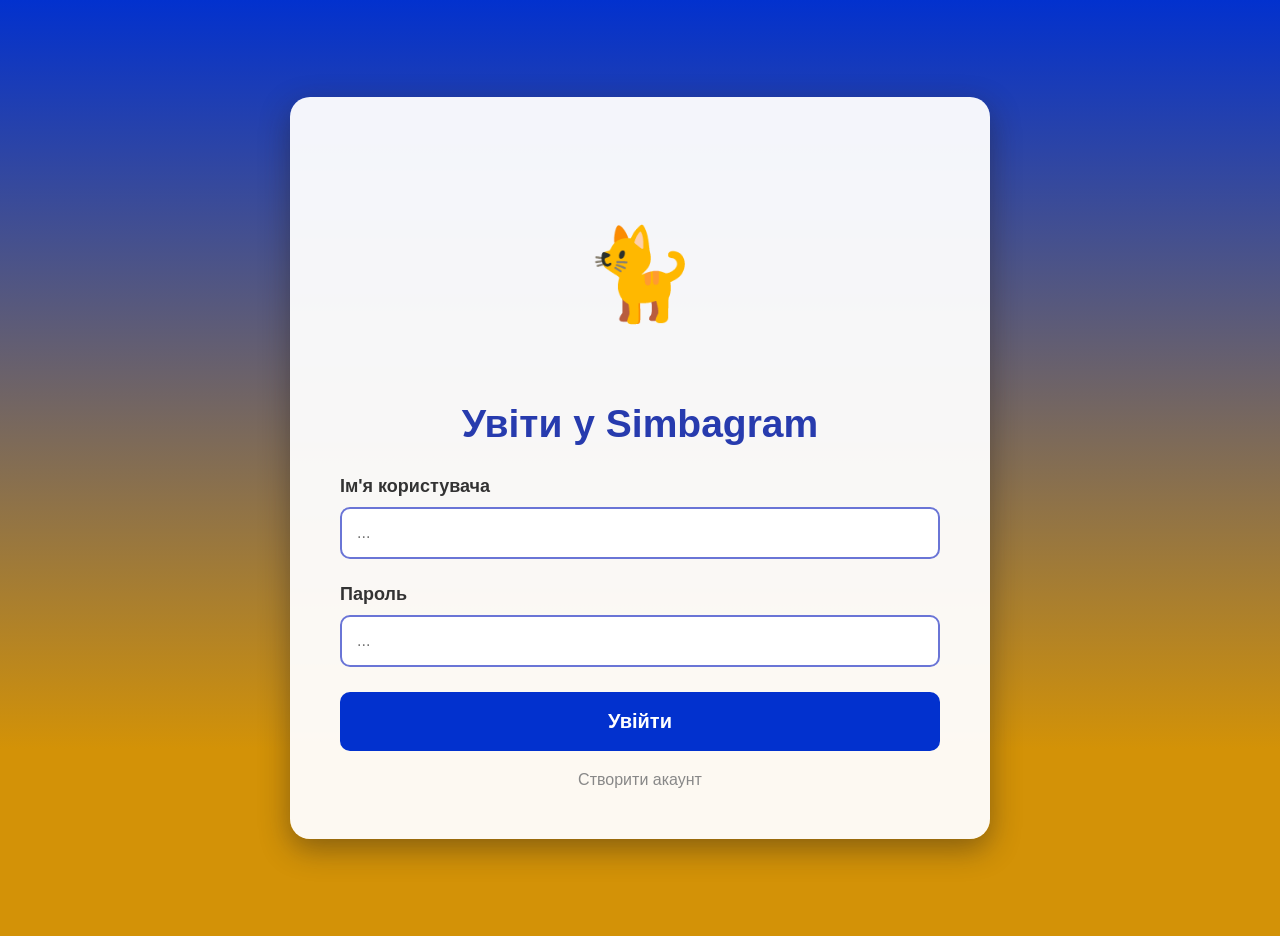
==== index.html @ a49cef7b "Add files via upload" ====
<!DOCTYPE html>
<html>
  <head>
  <title>Увійти у Simbagram</title>
    <link rel="stylesheet" href="style_index.css">
  </head>
  <body>
    <div class="page-wrapper">
    <div class="order-container">
      <h2 class="logo">🐈</h2>
        <h1>Увіти у Simbagram</h1>
        <form>
            <div class="input-group">
                <label>Ім'я користувача</label>
                <input type="tel" placeholder="..." required>
            </div>

            <div class="input-group">
                <label>Пароль</label>
                <input type="text" placeholder="..." maxlength="16" required>
            </div>

            <a href="home.html" class="order-button" style="display: block; text-align: center; text-decoration: none; box-sizing: border-box;">Увійти</a>
             <a href="create.html" class="back-link">Створити акаунт</a>
        </form>
    </div>
</div>

  </body>
</html>
---- style_index.css ----
.page-wrapper {
        display: flex;
        justify-content: center;
        align-items: center;
        min-height: 100vh;
        width: 100%;
        font-family: 'Segoe UI', Tahoma, Geneva, Verdana, sans-serif;
    }

    .order-container {
        background: rgba(255, 255, 255, 0.95);
        padding: 50px; 
        border-radius: 20px;
        box-shadow: 0 10px 30px rgba(32, 28, 28, 0.432);
        max-width: 600px;
        width: 90%; 
    }

    h1 {
        color: #273bae;
        text-align: center;
        margin-bottom: 30px;
        font-size: 39px;
    }

    .input-group {
        margin-bottom: 25px; 
    }

    label {
        display: block;
        margin-bottom: 10px;
        font-weight: bold;
        color: #333;
        font-size: 18px;
    }

    input, textarea {
        width: 100%;
        padding: 15px; 
        border: 2px solid #6a75d6;
        border-radius: 10px;
        box-sizing: border-box;
        font-size: 16px;
    }

    textarea {
        height: 120px; 
        resize: none;
    }

    .order-button {
        background-color: #0231ce;
        color: white;
        border: none;
        padding: 18px;
        width: 100%;
        border-radius: 10px;
        font-size: 20px; 
        font-weight: bold;
        cursor: pointer;
        transition: 0.3s;
        margin-top: 10px;
    }

    .order-button:hover {
        background-color: #c9770c;
        transform: translateY(-2px);
        box-shadow: 0 5px 15px rgba(0,0,0,0.1);
    }

    .back-link {
        display: block;
        text-align: center;
        margin-top: 20px;
        color: #888;
        text-decoration: none;
        font-size: 16px;
    }
  body{
     background: linear-gradient(to top, #d39207 20%, #0231ce 100%);
  height: 100vh;
     padding: 10px;
     }  
.logo{
    text-align: center;
    font-size: 90px;
    display: line;
}
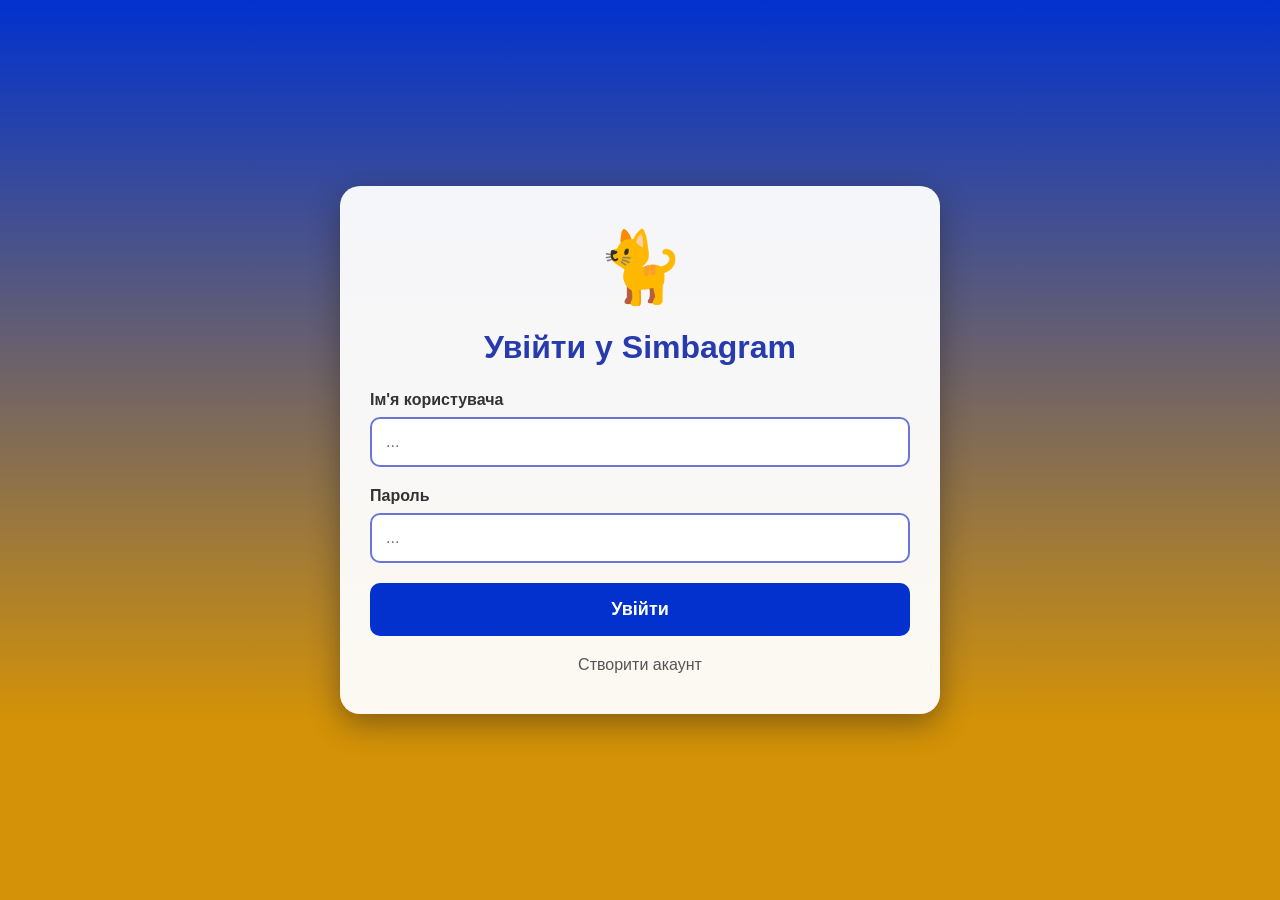
==== commit 8496d171: "Add files via upload" ====
--- a/index.html
+++ b/index.html
@@ -1,30 +1,31 @@
 <!DOCTYPE html>
-<html>
+<html lang="uk">
   <head>
-  <title>Увійти у Simbagram</title>
+    <meta charset="UTF-8">
+    <meta name="viewport" content="width=device-width, initial-scale=1.0">
+    <title>Увійти у Simbagram</title>
     <link rel="stylesheet" href="style_index.css">
   </head>
   <body>
     <div class="page-wrapper">
-    <div class="order-container">
-      <h2 class="logo">🐈</h2>
-        <h1>Увіти у Simbagram</h1>
+      <div class="order-container">
+        <h2 class="logo">🐈</h2>
+        <h1>Увійти у Simbagram</h1>
         <form>
-            <div class="input-group">
-                <label>Ім'я користувача</label>
-                <input type="tel" placeholder="..." required>
-            </div>
+          <div class="input-group">
+            <label>Ім'я користувача</label>
+            <input type="text" placeholder="..." required>
+          </div>
 
-            <div class="input-group">
-                <label>Пароль</label>
-                <input type="text" placeholder="..." maxlength="16" required>
-            </div>
+          <div class="input-group">
+            <label>Пароль</label>
+            <input type="text" placeholder="..." maxlength="16" required>
+          </div>
 
-            <a href="home.html" class="order-button" style="display: block; text-align: center; text-decoration: none; box-sizing: border-box;">Увійти</a>
-             <a href="create.html" class="back-link">Створити акаунт</a>
+          <a href="home.html" class="order-button">Увійти</a>
+          <a href="create.html" class="back-link">Створити акаунт</a>
         </form>
+      </div>
     </div>
-</div>
-
   </body>
 </html>
--- a/style_index.css
+++ b/style_index.css
@@ -1,89 +1,132 @@
-  .page-wrapper {
-        display: flex;
-        justify-content: center;
-        align-items: center;
-        min-height: 100vh;
-        width: 100%;
-        font-family: 'Segoe UI', Tahoma, Geneva, Verdana, sans-serif;
-    }
+* {
+  box-sizing: border-box;
+}
 
-    .order-container {
-        background: rgba(255, 255, 255, 0.95);
-        padding: 50px; 
-        border-radius: 20px;
-        box-shadow: 0 10px 30px rgba(32, 28, 28, 0.432);
-        max-width: 600px;
-        width: 90%; 
-    }
+body {
+  background: linear-gradient(to top, #d39207 20%, #0231ce 100%);
+  min-height: 100vh;
+  margin: 0;
+  padding: 15px;
+  font-family: 'Segoe UI', Tahoma, Geneva, Verdana, sans-serif;
+  display: flex;
+  justify-content: center;
+  align-items: center;
+}
 
-    h1 {
-        color: #273bae;
-        text-align: center;
-        margin-bottom: 30px;
-        font-size: 39px;
-    }
+.page-wrapper {
+  display: flex;
+  justify-content: center;
+  align-items: center;
+  width: 100%;
+}
 
-    .input-group {
-        margin-bottom: 25px; 
-    }
+.order-container {
+  background: rgba(255, 255, 255, 0.95);
+  padding: 40px 30px;
+  border-radius: 20px;
+  box-shadow: 0 10px 30px rgba(32, 28, 28, 0.432);
+  max-width: 600px;
+  width: 100%;
+}
 
-    label {
-        display: block;
-        margin-bottom: 10px;
-        font-weight: bold;
-        color: #333;
-        font-size: 18px;
-    }
+.logo {
+  text-align: center;
+  font-size: 70px;
+  margin: 0 0 10px 0;
+}
 
-    input, textarea {
-        width: 100%;
-        padding: 15px; 
-        border: 2px solid #6a75d6;
-        border-radius: 10px;
-        box-sizing: border-box;
-        font-size: 16px;
-    }
+h1 {
+  color: #273bae;
+  text-align: center;
+  margin-bottom: 25px;
+  font-size: 32px;
+}
 
-    textarea {
-        height: 120px; 
-        resize: none;
-    }
+.input-group {
+  margin-bottom: 20px;
+}
 
-    .order-button {
-        background-color: #0231ce;
-        color: white;
-        border: none;
-        padding: 18px;
-        width: 100%;
-        border-radius: 10px;
-        font-size: 20px; 
-        font-weight: bold;
-        cursor: pointer;
-        transition: 0.3s;
-        margin-top: 10px;
-    }
+label {
+  display: block;
+  margin-bottom: 8px;
+  font-weight: bold;
+  color: #333;
+  font-size: 16px;
+}
 
-    .order-button:hover {
-        background-color: #c9770c;
-        transform: translateY(-2px);
-        box-shadow: 0 5px 15px rgba(0,0,0,0.1);
-    }
+input {
+  width: 100%;
+  padding: 14px;
+  border: 2px solid #6a75d6;
+  border-radius: 10px;
+  box-sizing: border-box;
+  font-size: 16px;
+  outline: none;
+}
 
-    .back-link {
-        display: block;
-        text-align: center;
-        margin-top: 20px;
-        color: #888;
-        text-decoration: none;
-        font-size: 16px;
-    }
-  body{
-     background: linear-gradient(to top, #d39207 20%, #0231ce 100%);
-  height: 100vh;
-     padding: 10px;
-     }  
-.logo{
-    text-align: center;
-    font-size: 90px;
-    display: line;
+input:focus {
+  border-color: #0231ce;
+}
+
+.order-button {
+  background-color: #0231ce;
+  color: white;
+  border: none;
+  padding: 16px;
+  width: 100%;
+  border-radius: 10px;
+  font-size: 18px;
+  font-weight: bold;
+  cursor: pointer;
+  transition: 0.3s;
+  margin-top: 10px;
+  display: block;
+  text-align: center;
+  text-decoration: none;
+  box-sizing: border-box;
+}
+
+.order-button:hover {
+  background-color: #c9770c;
+  transform: translateY(-2px);
+  box-shadow: 0 5px 15px rgba(0,0,0,0.1);
+}
+
+.back-link {
+  display: block;
+  text-align: center;
+  margin-top: 20px;
+  color: #555;
+  text-decoration: none;
+  font-size: 16px;
+  transition: color 0.3s;
+}
+
+.back-link:hover {
+  color: #0231ce;
+}
+
+@media (max-width: 480px) {
+  .order-container {
+    padding: 25px 20px;
+  }
+
+  h1 {
+    font-size: 24px;
+    margin-bottom: 20px;
+  }
+
+  .logo {
+    font-size: 55px;
+  }
+
+  input {
+    padding: 12px;
+    font-size: 15px;
+  }
+
+  .order-button {
+    padding: 14px;
+    font-size: 16px;
+  }
 }
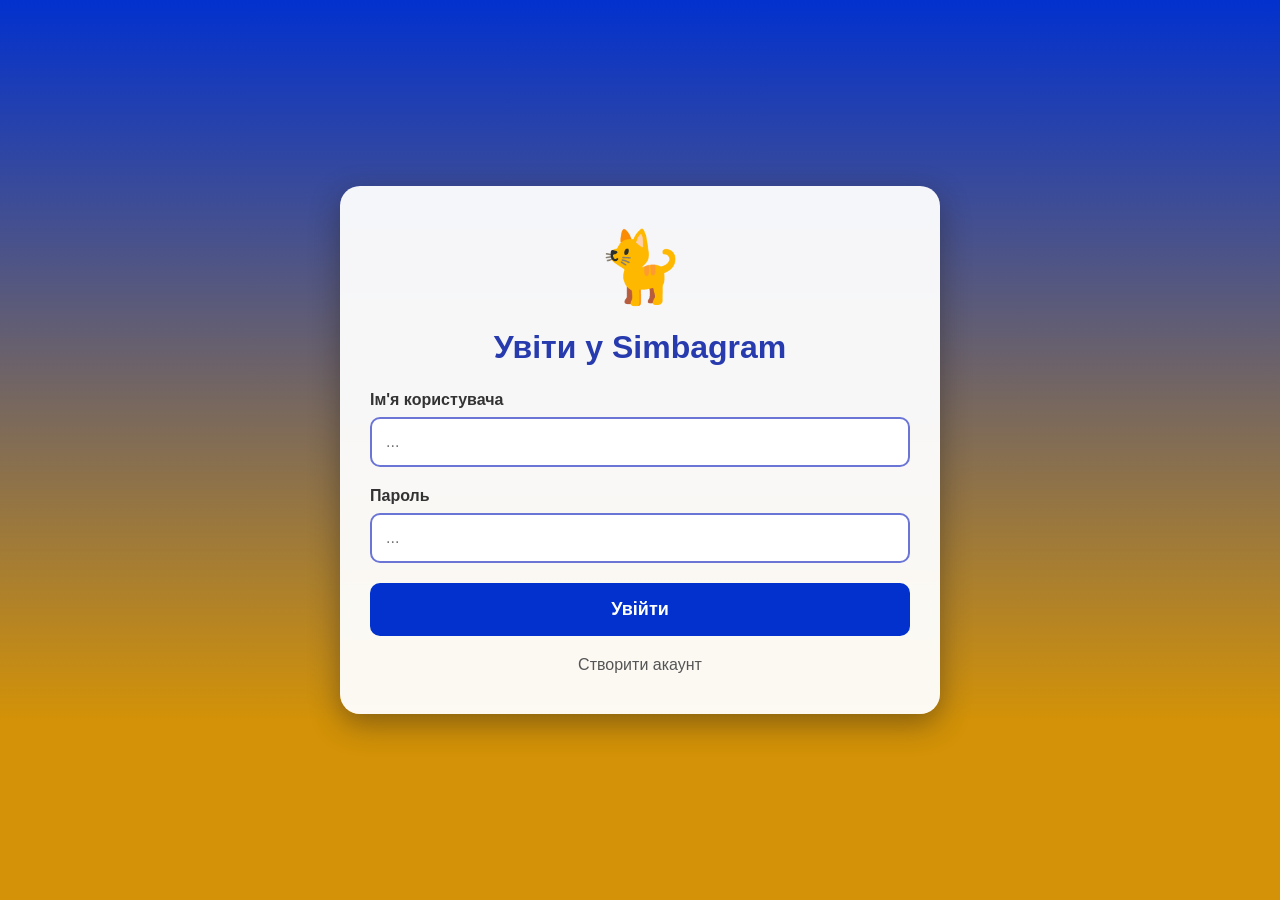
==== commit cf18a89b: "Refactor index.html for improved structure and input types" ====
--- a/index.html
+++ b/index.html
@@ -1,31 +1,30 @@
 <!DOCTYPE html>
-<html lang="uk">
+<html>
   <head>
-    <meta charset="UTF-8">
-    <meta name="viewport" content="width=device-width, initial-scale=1.0">
-    <title>Увійти у Simbagram</title>
+  <title>Увійти у Simbagram</title>
     <link rel="stylesheet" href="style_index.css">
   </head>
   <body>
     <div class="page-wrapper">
-      <div class="order-container">
-        <h2 class="logo">🐈</h2>
-        <h1>Увійти у Simbagram</h1>
+    <div class="order-container">
+      <h2 class="logo">🐈</h2>
+        <h1>Увіти у Simbagram</h1>
         <form>
-          <div class="input-group">
-            <label>Ім'я користувача</label>
-            <input type="text" placeholder="..." required>
-          </div>
+            <div class="input-group">
+                <label>Ім'я користувача</label>
+                <input type="tel" placeholder="..." required>
+            </div>
 
-          <div class="input-group">
-            <label>Пароль</label>
-            <input type="text" placeholder="..." maxlength="16" required>
-          </div>
+            <div class="input-group">
+                <label>Пароль</label>
+                <input type="text" placeholder="..." maxlength="16" required>
+            </div>
 
-          <a href="home.html" class="order-button">Увійти</a>
-          <a href="create.html" class="back-link">Створити акаунт</a>
+            <a href="home.html" class="order-button" style="display: block; text-align: center; text-decoration: none; box-sizing: border-box;">Увійти</a>
+             <a href="create.html" class="back-link">Створити акаунт</a>
         </form>
-      </div>
     </div>
+</div>
+
   </body>
-</html>+</html>
--- a/style_index.css
+++ b/style_index.css
@@ -129,4 +129,4 @@
     padding: 14px;
     font-size: 16px;
   }
-}+}
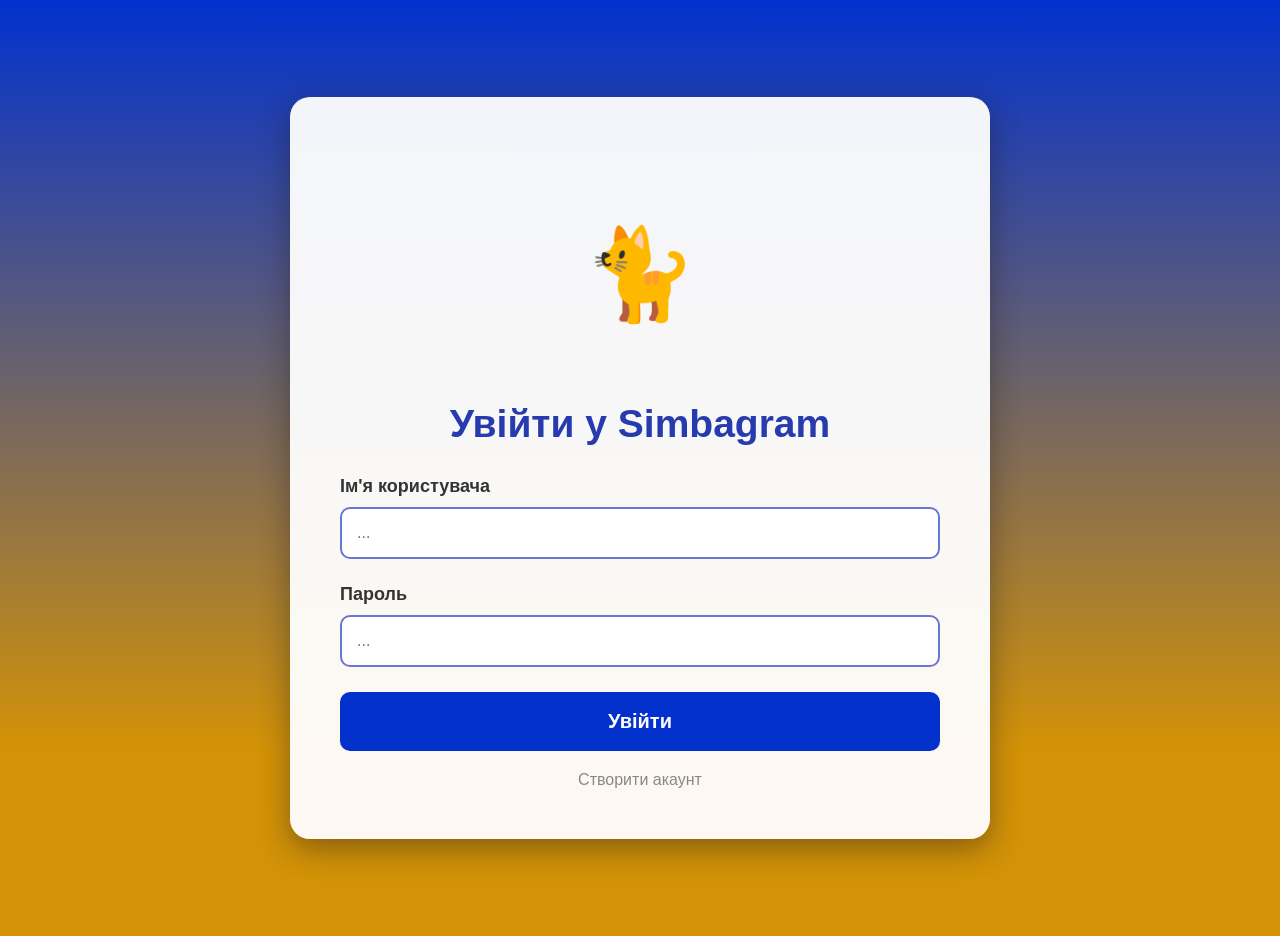
==== commit 95727a62: "Refactor index.html with updated structure and styles" ====
--- a/index.html
+++ b/index.html
@@ -1,30 +1,31 @@
 <!DOCTYPE html>
-<html>
+<html lang="uk">
   <head>
-  <title>Увійти у Simbagram</title>
-    <link rel="stylesheet" href="style_index.css">
+    <meta charset="UTF-8">
+    <meta name="viewport" content="width=device-width, initial-scale=1.0">
+    <title>Увійти у Simbagram</title>
+    <link rel="stylesheet" href="style_create.css">
   </head>
   <body>
     <div class="page-wrapper">
-    <div class="order-container">
-      <h2 class="logo">🐈</h2>
-        <h1>Увіти у Simbagram</h1>
+      <div class="order-container">
+        <h2 class="logo">🐈</h2>
+        <h1>Увійти у Simbagram</h1>
         <form>
-            <div class="input-group">
-                <label>Ім'я користувача</label>
-                <input type="tel" placeholder="..." required>
-            </div>
+          <div class="input-group">
+            <label>Ім'я користувача</label>
+            <input type="text" placeholder="..." required>
+          </div>
 
-            <div class="input-group">
-                <label>Пароль</label>
-                <input type="text" placeholder="..." maxlength="16" required>
-            </div>
+          <div class="input-group">
+            <label>Пароль</label>
+            <input type="text" placeholder="..." maxlength="16" required>
+          </div>
 
-            <a href="home.html" class="order-button" style="display: block; text-align: center; text-decoration: none; box-sizing: border-box;">Увійти</a>
-             <a href="create.html" class="back-link">Створити акаунт</a>
+           <a href="index.html" class="order-button" style="display: block; text-align: center; text-decoration: none; box-sizing: border-box;">Увійти</a>
+           <a href="create.html" class="back-link">Створити акаунт</a>
         </form>
+      </div>
     </div>
-</div>
-
   </body>
 </html>
--- a/style_create.css
+++ b/style_create.css
@@ -0,0 +1,105 @@
+  .page-wrapper {
+        display: flex;
+        justify-content: center;
+        align-items: center;
+        min-height: 100vh;
+        width: 100%;
+        font-family: 'Segoe UI', Tahoma, Geneva, Verdana, sans-serif;
+    }
+    .order-container {
+        background: rgba(255, 255, 255, 0.95);
+        padding: 50px;
+        border-radius: 20px;
+        box-shadow: 0 10px 30px rgba(32, 28, 28, 0.432);
+        max-width: 600px;
+        width: 90%;
+    }   
+     h1 {
+        color: #273bae;
+        text-align: center;
+        margin-bottom: 30px;
+        font-size: 39px;
+    }
+    .input-group {
+        margin-bottom: 25px;
+    }
+    label {
+        display: block;
+        margin-bottom: 10px;
+        font-weight: bold;
+        color: #333;
+        font-size: 18px;
+    }
+    input, textarea {
+        width: 100%;
+        padding: 15px;
+        border: 2px solid #6a75d6;
+        border-radius: 10px;
+        box-sizing: border-box;
+        font-size: 16px;
+    }
+    textarea {
+        height: 120px;
+        resize: none;
+    }
+    .order-button {
+        background-color: #0231ce;
+        color: white;
+        border: none;
+        padding: 18px;
+        width: 100%;
+        border-radius: 10px;
+        font-size: 20px;
+        font-weight: bold;
+        cursor: pointer;
+        transition: 0.3s;
+        margin-top: 10px;
+    }
+    .order-button:hover {
+        background-color: #021f7c;
+        transform: translateY(-2px);
+        box-shadow: 0 5px 15px rgba(0,0,0,0.1);
+    }
+    .back-link {
+        display: block;
+        text-align: center;
+        margin-top: 20px;
+        color: #888;
+        text-decoration: none;
+        font-size: 16px;
+    }
+  body{
+     background: linear-gradient(to top, #d39207 20%, #0231ce 100%);
+  height: 100vh;
+     padding: 10px;
+     }  
+.logo{
+    text-align: center;
+    font-size: 90px;
+    display: line;
+} 
+
+@media (max-width: 480px) {
+  .order-container {
+    padding: 25px 20px;
+  }
+
+  h1 {
+    font-size: 24px;
+    margin-bottom: 20px;
+  }
+
+  .logo {
+    font-size: 55px;
+  }
+
+  input {
+    padding: 12px;
+    font-size: 15px;
+  }
+
+  .order-button {
+    padding: 14px;
+    font-size: 16px;
+  }
+}
